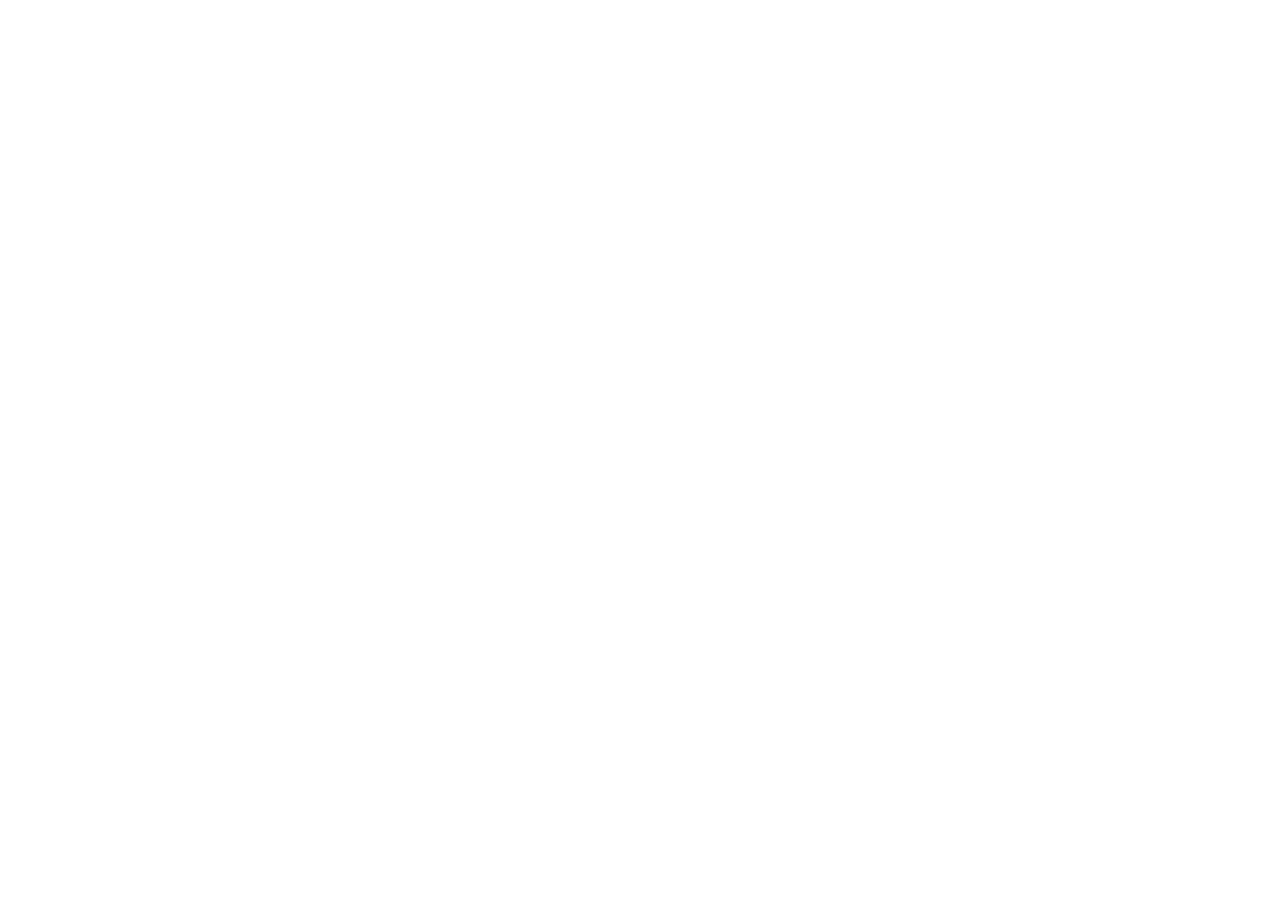
==== techtree/index.html @ c93cc30b "+Add tech tree as JSON format (from freeciv)" ====
<!DOCTYPE html>
<meta charset="utf-8">
<style>

.node {
  font: 10px sans-serif;
}

.link {
  stroke: steelblue;
  stroke-opacity: .4;
  fill: none;
}

</style>
<body>
<script src="http://d3js.org/d3.v3.min.js"></script>
<script>

var diameter = 960,
    radius = diameter / 2,
    innerRadius = radius - 120;

var cluster = d3.layout.cluster()
    .size([360, innerRadius])
    .sort(null)
    .value(function(d) { return d.size; });

var bundle = d3.layout.bundle();

var line = d3.svg.line.radial()
    .interpolate("bundle")
    .tension(.85)
    .radius(function(d) { return d.y; })
    .angle(function(d) { return d.x / 180 * Math.PI; });

var svg = d3.select("body").append("svg")
    .attr("width", diameter)
    .attr("height", diameter)
  .append("g")
    .attr("transform", "translate(" + radius + "," + radius + ")");

d3.json("techtree.json", function(error, classes) {
  var nodes = cluster.nodes(packages.root(classes)),
      links = packages.imports(nodes);

  svg.selectAll(".link")
      .data(bundle(links))
    .enter().append("path")
      .attr("class", "link")
      .attr("d", line);

  svg.selectAll(".node")
      .data(nodes.filter(function(n) { return !n.children; }))
    .enter().append("g")
      .attr("class", "node")
      .attr("transform", function(d) { return "rotate(" + (d.x - 90) + ")translate(" + d.y + ")"; })
    .append("text")
      .attr("dx", function(d) { return d.x < 180 ? 8 : -8; })
      .attr("dy", ".31em")
      .attr("text-anchor", function(d) { return d.x < 180 ? "start" : "end"; })
      .attr("transform", function(d) { return d.x < 180 ? null : "rotate(180)"; })
      .text(function(d) { return d.key; });
});

d3.select(self.frameElement).style("height", diameter + "px");

var packages = {

  // Lazily construct the package hierarchy from class names.
  root: function(classes) {
    var map = {};

    function find(name, data) {
      var node = map[name], i;
      if (!node) {
        node = map[name] = data || {name: name, children: []};
        if (name.length) {
          node.parent = find(name.substring(0, i = name.lastIndexOf(".")));
          node.parent.children.push(node);
          node.key = name.substring(i + 1);
        }
      }
      return node;
    }

    classes.forEach(function(d) {
      find(d.name, d);
    });

    return map[""];
  },

  // Return a list of imports for the given array of nodes.
  imports: function(nodes) {
    var map = {},
        imports = [];

    // Compute a map from name to node.
    nodes.forEach(function(d) {
      map[d.name] = d;
    });

    // For each import, construct a link from the source to target node.
    nodes.forEach(function(d) {
      if (d.imports) d.imports.forEach(function(i) {
        imports.push({source: map[d.name], target: map[i]});
      });
    });

    return imports;
  }
};

</script>
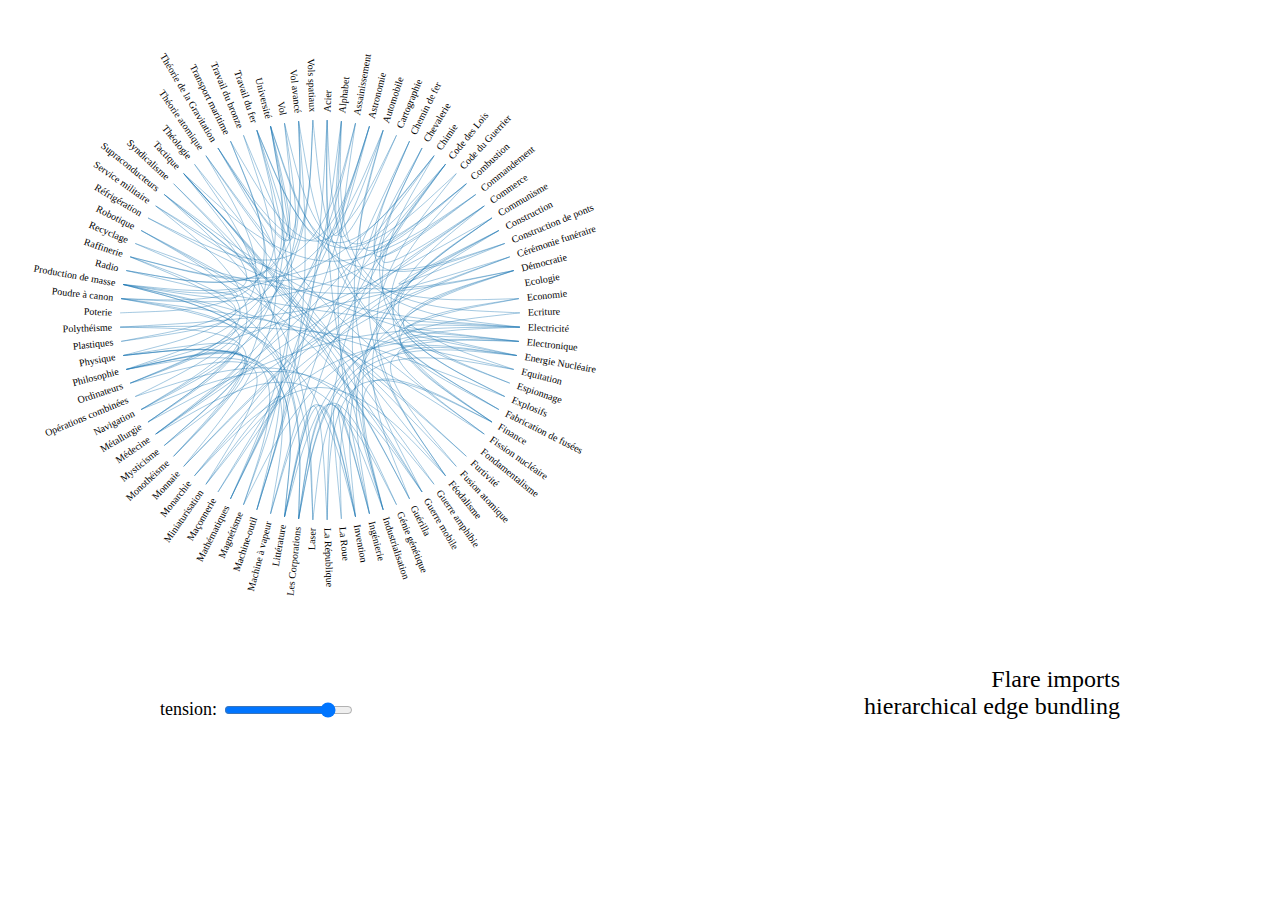
==== commit 7b24e205: "+Add d3 in internal" ====
--- a/techtree/index.html
+++ b/techtree/index.html
@@ -1,30 +1,76 @@
 <!DOCTYPE html>
-<meta charset="utf-8">
-<style>
+<html>
+  <head>
+    <meta http-equiv="Content-Type" content="text/html;charset=utf-8"/>
+    <link type="text/css" rel="stylesheet" href="style.css"/>
+    <style type="text/css">
+
+path.arc {
+  cursor: move;
+  fill: #fff;
+}
 
 .node {
-  font: 10px sans-serif;
+  font-size: 10px;
+}
+
+.node:hover {
+  fill: #1f77b4;
 }
 
 .link {
-  stroke: steelblue;
+  fill: none;
+  stroke: #1f77b4;
   stroke-opacity: .4;
-  fill: none;
-}
-
-</style>
-<body>
-<script src="http://d3js.org/d3.v3.min.js"></script>
-<script>
-
-var diameter = 960,
-    radius = diameter / 2,
-    innerRadius = radius - 120;
+  pointer-events: none;
+}
+
+.link.source, .link.target {
+  stroke-opacity: 1;
+  stroke-width: 2px;
+}
+
+.node.target {
+  fill: #d62728 !important;
+}
+
+.link.source {
+  stroke: #d62728;
+}
+
+.node.source {
+  fill: #2ca02c;
+}
+
+.link.target {
+  stroke: #2ca02c;
+}
+
+    </style>
+  </head>
+  <body>
+    <h2>
+      Flare imports<br>
+      hierarchical edge bundling
+    </h2>
+    <div style="position:absolute;bottom:0;font-size:18px;">tension: <input style="position:relative;top:3px;" type="range" min="0" max="100" value="85"></div>
+    <script type="text/javascript" src="d3/d3.js"></script>
+    <script type="text/javascript" src="d3/d3.layout.js"></script>
+    <script type="text/javascript" src="d3/packages.js"></script>
+    <script type="text/javascript">
+
+var w = 640,
+    h = 640,
+    rx = w / 2,
+    ry = h / 2,
+    m0,
+    rotate = 0;
+
+var splines = [];
 
 var cluster = d3.layout.cluster()
-    .size([360, innerRadius])
-    .sort(null)
-    .value(function(d) { return d.size; });
+    .size([360, ry - 120])
+    .sort(function(a, b) { return d3.ascending(a.key, b.key); });
 
 var bundle = d3.layout.bundle();
 
@@ -34,83 +80,134 @@
     .radius(function(d) { return d.y; })
     .angle(function(d) { return d.x / 180 * Math.PI; });
 
-var svg = d3.select("body").append("svg")
-    .attr("width", diameter)
-    .attr("height", diameter)
-  .append("g")
-    .attr("transform", "translate(" + radius + "," + radius + ")");
-
-d3.json("techtree.json", function(error, classes) {
+// Chrome 15 bug: <http://code.google.com/p/chromium/issues/detail?id=98951>
+var div = d3.select("body").insert("div", "h2")
+    .style("top", "-80px")
+    .style("left", "-160px")
+    .style("width", w + "px")
+    .style("height", w + "px")
+    .style("position", "absolute");
+
+var svg = div.append("svg:svg")
+    .attr("width", w)
+    .attr("height", w)
+  .append("svg:g")
+    .attr("transform", "translate(" + rx + "," + ry + ")");
+
+svg.append("svg:path")
+    .attr("class", "arc")
+    .attr("d", d3.svg.arc().outerRadius(ry - 120).innerRadius(0).startAngle(0).endAngle(2 * Math.PI))
+    .on("mousedown", mousedown);
+
+d3.json("techtree.json", function(classes) {
   var nodes = cluster.nodes(packages.root(classes)),
-      links = packages.imports(nodes);
-
-  svg.selectAll(".link")
-      .data(bundle(links))
-    .enter().append("path")
-      .attr("class", "link")
-      .attr("d", line);
-
-  svg.selectAll(".node")
+      links = packages.imports(nodes),
+      splines = bundle(links);
+
+  var path = svg.selectAll("path.link")
+      .data(links)
+    .enter().append("svg:path")
+      .attr("class", function(d) { return "link source-" + d.source.key + " target-" + d.target.key; })
+      .attr("d", function(d, i) { return line(splines[i]); });
+
+  svg.selectAll("g.node")
       .data(nodes.filter(function(n) { return !n.children; }))
-    .enter().append("g")
+    .enter().append("svg:g")
       .attr("class", "node")
+      .attr("id", function(d) { return "node-" + d.key; })
       .attr("transform", function(d) { return "rotate(" + (d.x - 90) + ")translate(" + d.y + ")"; })
-    .append("text")
+    .append("svg:text")
       .attr("dx", function(d) { return d.x < 180 ? 8 : -8; })
       .attr("dy", ".31em")
       .attr("text-anchor", function(d) { return d.x < 180 ? "start" : "end"; })
       .attr("transform", function(d) { return d.x < 180 ? null : "rotate(180)"; })
-      .text(function(d) { return d.key; });
+      .text(function(d) { return d.key; })
+      .on("mouseover", mouseover)
+      .on("mouseout", mouseout);
+
+  d3.select("input[type=range]").on("change", function() {
+    line.tension(this.value / 100);
+    path.attr("d", function(d, i) { return line(splines[i]); });
+  });
 });
 
-d3.select(self.frameElement).style("height", diameter + "px");
-
-var packages = {
-
-  // Lazily construct the package hierarchy from class names.
-  root: function(classes) {
-    var map = {};
-
-    function find(name, data) {
-      var node = map[name], i;
-      if (!node) {
-        node = map[name] = data || {name: name, children: []};
-        if (name.length) {
-          node.parent = find(name.substring(0, i = name.lastIndexOf(".")));
-          node.parent.children.push(node);
-          node.key = name.substring(i + 1);
-        }
-      }
-      return node;
-    }
-
-    classes.forEach(function(d) {
-      find(d.name, d);
-    });
-
-    return map[""];
-  },
-
-  // Return a list of imports for the given array of nodes.
-  imports: function(nodes) {
-    var map = {},
-        imports = [];
-
-    // Compute a map from name to node.
-    nodes.forEach(function(d) {
-      map[d.name] = d;
-    });
-
-    // For each import, construct a link from the source to target node.
-    nodes.forEach(function(d) {
-      if (d.imports) d.imports.forEach(function(i) {
-        imports.push({source: map[d.name], target: map[i]});
-      });
-    });
-
-    return imports;
+d3.select(window)
+    .on("mousemove", mousemove)
+    .on("mouseup", mouseup);
+
+function mouse(e) {
+  return [e.pageX - rx, e.pageY - ry];
+}
+
+function mousedown() {
+  m0 = mouse(d3.event);
+  d3.event.preventDefault();
+}
+
+function mousemove() {
+  if (m0) {
+    var m1 = mouse(d3.event),
+        dm = Math.atan2(cross(m0, m1), dot(m0, m1)) * 180 / Math.PI;
+    div.style("-webkit-transform", "translate3d(0," + (ry - rx) + "px,0)rotate3d(0,0,0," + dm + "deg)translate3d(0," + (rx - ry) + "px,0)");
   }
-};
-
-</script>
-
+}
+
+function mouseup() {
+  if (m0) {
+    var m1 = mouse(d3.event),
+        dm = Math.atan2(cross(m0, m1), dot(m0, m1)) * 180 / Math.PI;
+
+    rotate += dm;
+    if (rotate > 360) rotate -= 360;
+    else if (rotate < 0) rotate += 360;
+    m0 = null;
+
+    div.style("-webkit-transform", "rotate3d(0,0,0,0deg)");
+
+    svg
+        .attr("transform", "translate(" + rx + "," + ry + ")rotate(" + rotate + ")")
+      .selectAll("g.node text")
+        .attr("dx", function(d) { return (d.x + rotate) % 360 < 180 ? 8 : -8; })
+        .attr("text-anchor", function(d) { return (d.x + rotate) % 360 < 180 ? "start" : "end"; })
+        .attr("transform", function(d) { return (d.x + rotate) % 360 < 180 ? null : "rotate(180)"; });
+  }
+}
+
+function mouseover(d) {
+  svg.selectAll("path.link.target-" + d.key)
+      .classed("target", true)
+      .each(updateNodes("source", true));
+
+  svg.selectAll("path.link.source-" + d.key)
+      .classed("source", true)
+      .each(updateNodes("target", true));
+}
+
+function mouseout(d) {
+  svg.selectAll("path.link.source-" + d.key)
+      .classed("source", false)
+      .each(updateNodes("target", false));
+
+  svg.selectAll("path.link.target-" + d.key)
+      .classed("target", false)
+      .each(updateNodes("source", false));
+}
+
+function updateNodes(name, value) {
+  return function(d) {
+    if (value) this.parentNode.appendChild(this);
+    svg.select("#node-" + d[name].key).classed(name, value);
+  };
+}
+
+function cross(a, b) {
+  return a[0] * b[1] - a[1] * b[0];
+}
+
+function dot(a, b) {
+  return a[0] * b[0] + a[1] * b[1];
+}
+
+    </script>
+  </body>
+</html>
--- a/techtree/style.css
+++ b/techtree/style.css
@@ -0,0 +1,101 @@
+body {
+  font: 300 36px "Helvetica Neue";
+  height: 640px;
+  margin: 80px 160px 80px 160px;
+  overflow: hidden;
+  position: relative;
+  width: 960px;
+}
+
+a:link, a:visited {
+  color: #777;
+  text-decoration: none;
+}
+
+a:hover {
+  color: #666;
+}
+
+blockquote {
+  margin: 0;
+}
+
+blockquote:before {
+  content: "“";
+  position: absolute;
+  left: -.4em;
+}
+
+blockquote:after {
+  content: "”";
+  position: absolute;
+}
+
+body > ul {
+  margin: 0;
+  padding: 0;
+}
+
+h1 {
+  font-size: 64px;
+}
+
+h1, h2, h3 {
+  font-weight: inherit;
+  margin: 0;
+}
+
+h2, h3 {
+  text-align: right;
+  font-size: inherit;
+  position: absolute;
+  bottom: 0;
+  right: 0;
+}
+
+h2 {
+  font-size: 24px;
+  position: absolute;
+}
+
+h3 {
+  bottom: -20px;
+  font-size: 18px;
+}
+
+.invert {
+  background: #1f1f1f;
+  color: #dcdccc;
+}
+
+.invert h2, .invert h3 {
+  color: #7f9f7f;
+}
+
+.string, .regexp {
+  color: #f39;
+}
+
+.keyword {
+  color: #00c;
+}
+
+.comment {
+  color: #777;
+  font-style: oblique;
+}
+
+.number {
+  color: #369;
+}
+
+.class, .special {
+  color: #1181B8;
+}
+
+body > svg {
+  position: absolute;
+  top: -80px;
+  left: -160px;
+}
+
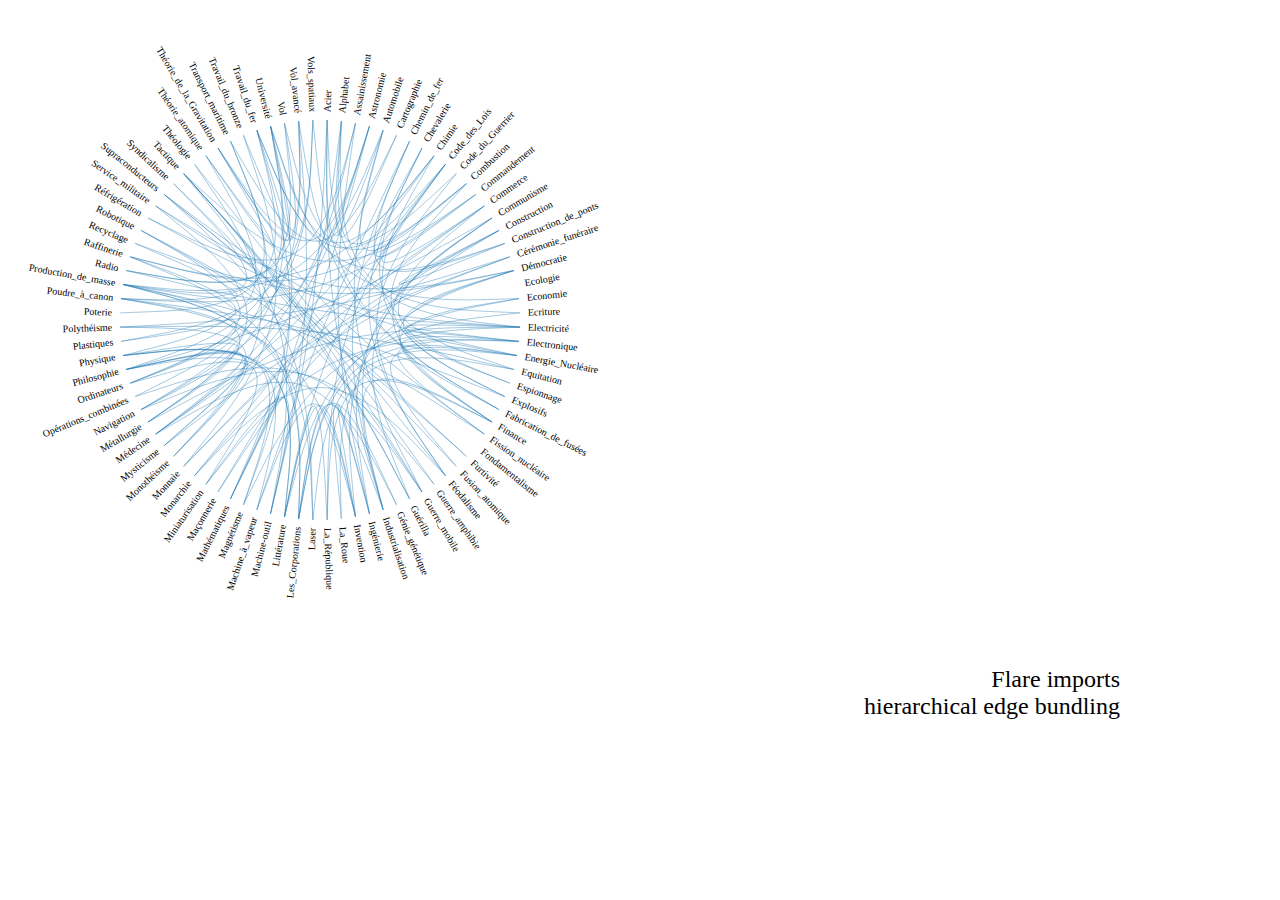
==== commit 552c89f5: "-Fix style, typo" ====
--- a/techtree/index.html
+++ b/techtree/index.html
@@ -53,7 +53,6 @@
       Flare imports<br>
       hierarchical edge bundling
     </h2>
-    <div style="position:absolute;bottom:0;font-size:18px;">tension: <input style="position:relative;top:3px;" type="range" min="0" max="100" value="85"></div>
     <script type="text/javascript" src="d3/d3.js"></script>
     <script type="text/javascript" src="d3/d3.layout.js"></script>
     <script type="text/javascript" src="d3/packages.js"></script>
